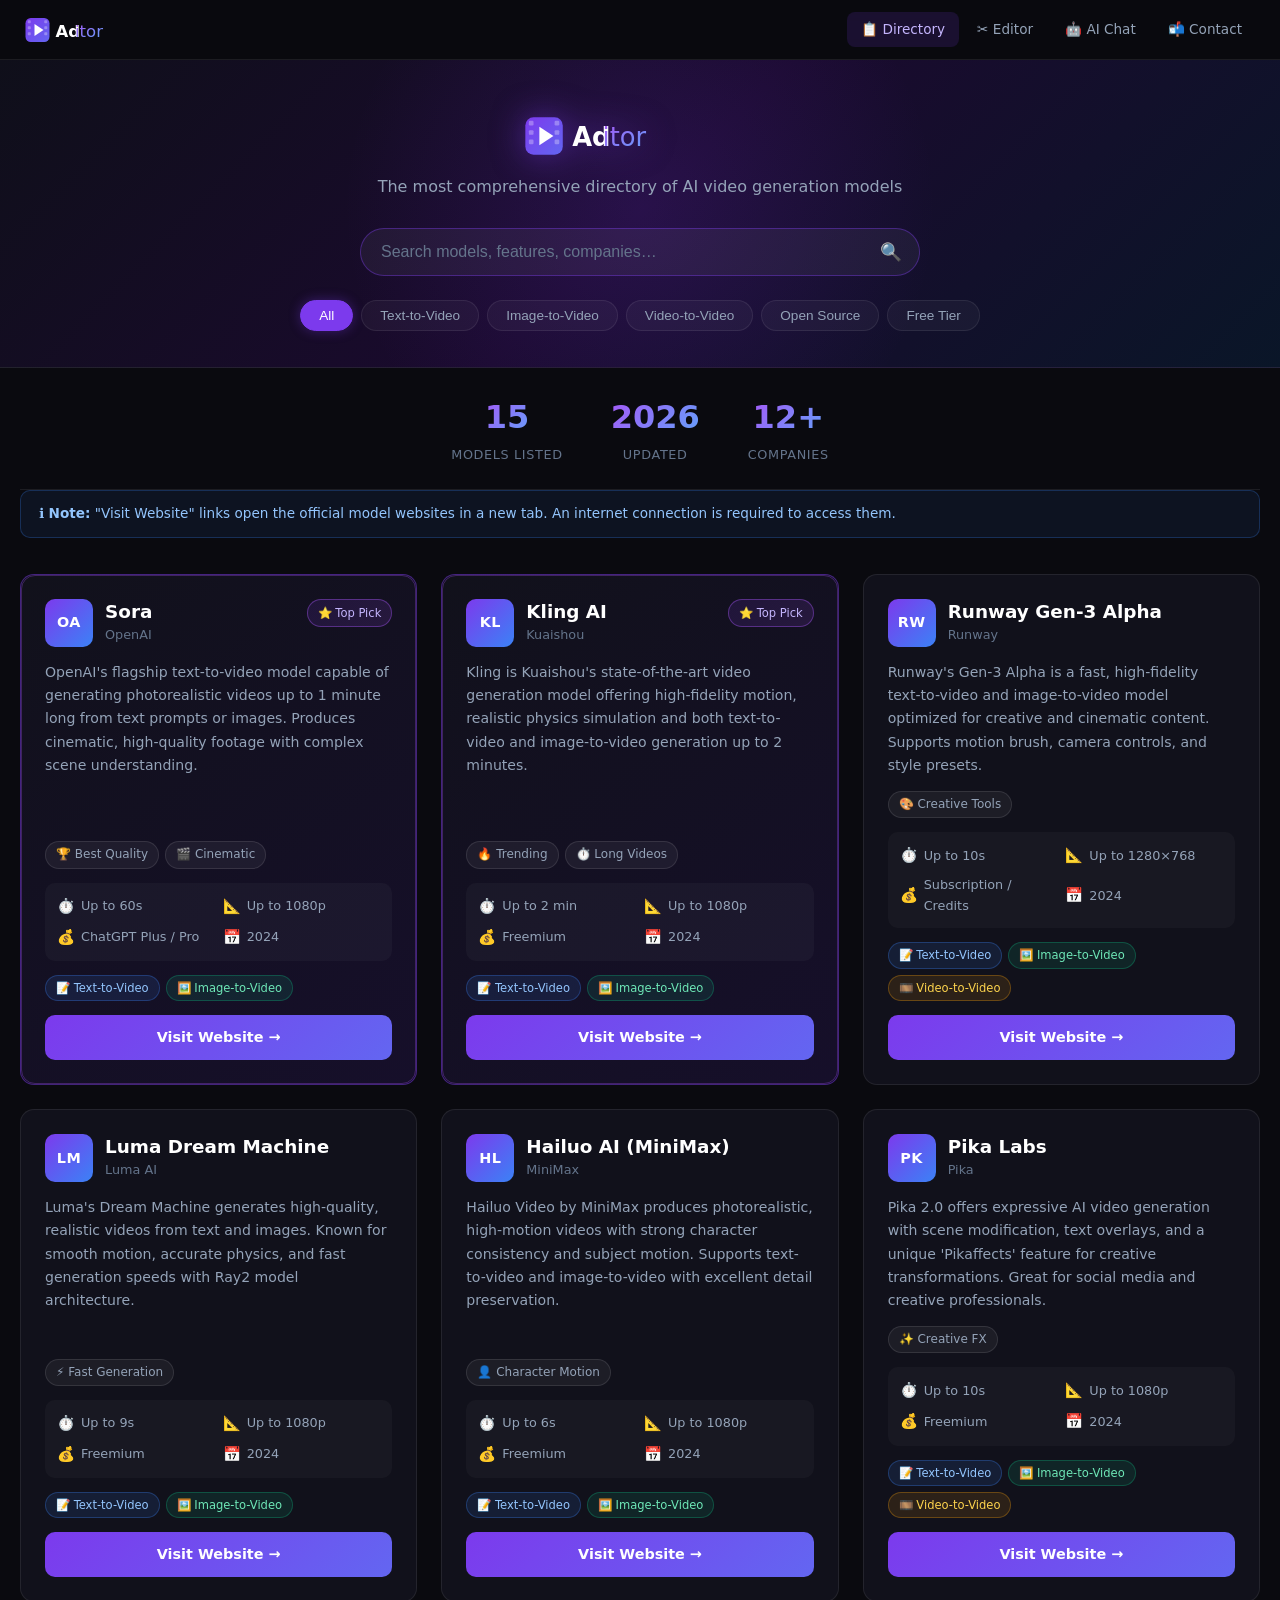
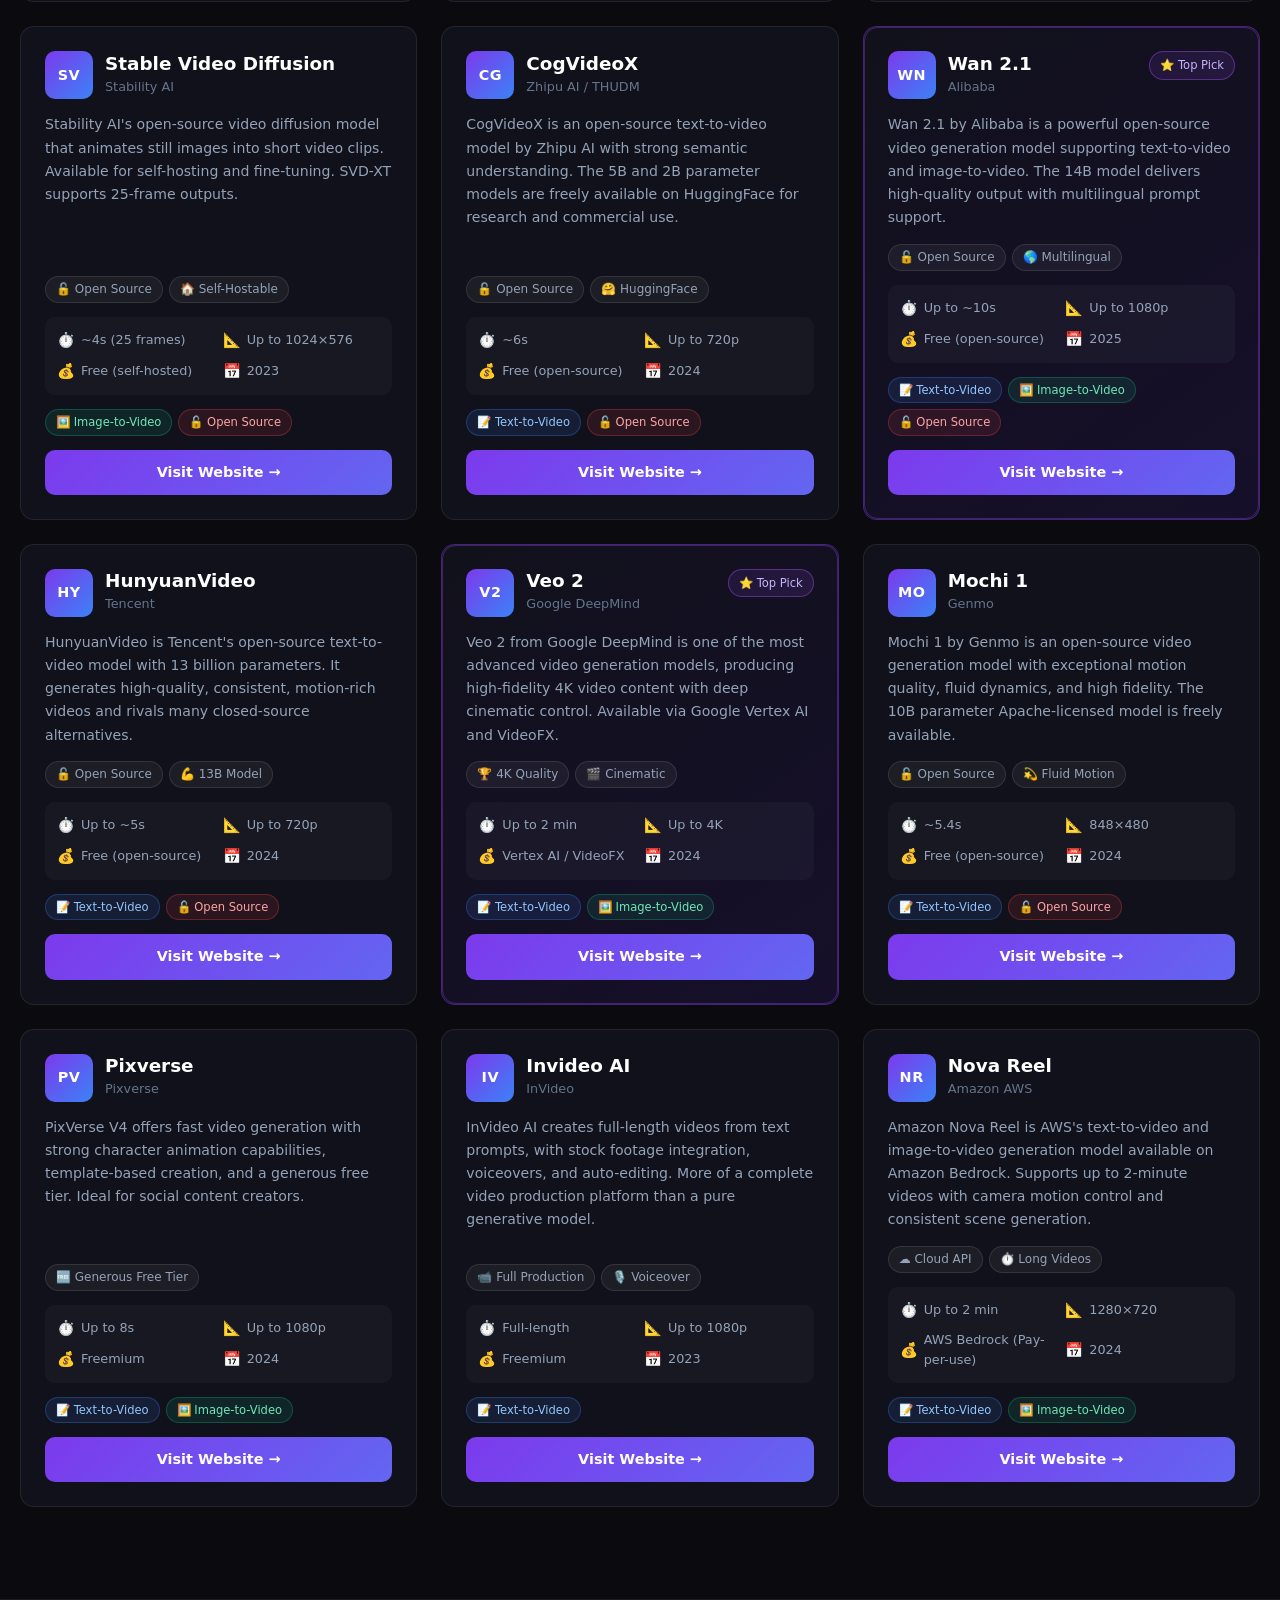
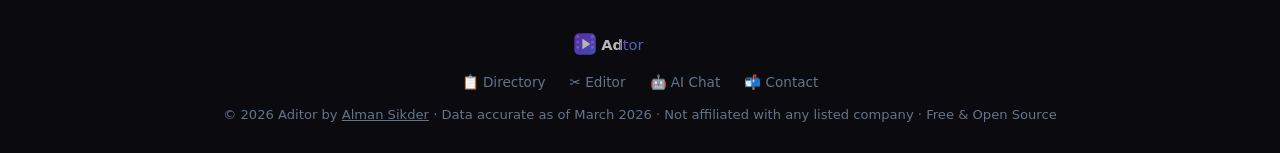
==== index.html @ 79939ac3 "Initial commit: Aditor - AI Video Generation Directory" ====
<!DOCTYPE html>
<html lang="en">
<head>
  <meta charset="UTF-8" />
  <meta name="viewport" content="width=device-width, initial-scale=1.0" />
  <title>Aditor – AI Video Generation Directory</title>
  <link rel="stylesheet" href="styles.css" />
</head>
<body>

  <!-- ── Navigation ── -->
  <nav class="navbar">
    <a href="index.html" class="nav-logo">
      <img src="logo.svg" alt="Aditor Logo" />
    </a>
    <div class="nav-links">
      <a href="index.html" class="nav-link active">📋 Directory</a>
      <a href="editor.html" class="nav-link">✂️ Editor</a>
      <a href="chatbot.html" class="nav-link">🤖 AI Chat</a>
      <a href="contact.html" class="nav-link">📬 Contact</a>
    </div>
    <button class="nav-hamburger" id="navHamburger" aria-label="Menu">☰</button>
  </nav>
  <div class="nav-mobile-menu" id="navMobileMenu">
    <a href="index.html" class="nav-link active">📋 Directory</a>
    <a href="editor.html" class="nav-link">✂️ Editor</a>
    <a href="chatbot.html" class="nav-link">🤖 AI Chat</a>
    <a href="contact.html" class="nav-link">📬 Contact</a>
  </div>

  <header>
    <div class="header-inner">
      <div class="logo">
        <img src="logo.svg" alt="Aditor" class="header-logo" />
      </div>
      <p class="tagline">The most comprehensive directory of AI video generation models</p>
      <div class="search-bar">
        <input type="text" id="searchInput" placeholder="Search models, features, companies…" />
        <span class="search-icon">🔍</span>
      </div>
      <div class="filter-row">
        <button class="filter-btn active" data-filter="all">All</button>
        <button class="filter-btn" data-filter="text-to-video">Text-to-Video</button>
        <button class="filter-btn" data-filter="image-to-video">Image-to-Video</button>
        <button class="filter-btn" data-filter="video-to-video">Video-to-Video</button>
        <button class="filter-btn" data-filter="open-source">Open Source</button>
        <button class="filter-btn" data-filter="free">Free Tier</button>
      </div>
    </div>
  </header>

  <main>
    <section class="stats-bar">
      <div class="stat"><span class="stat-num" id="totalCount">0</span><span class="stat-label">Models Listed</span></div>
      <div class="stat"><span class="stat-num">2026</span><span class="stat-label">Updated</span></div>
      <div class="stat"><span class="stat-num">12+</span><span class="stat-label">Companies</span></div>
    </section>

    <div class="info-banner">
      ℹ️ <strong>Note:</strong> "Visit Website" links open the official model websites in a new tab. An internet connection is required to access them.
    </div>

    <div class="cards-grid" id="cardsGrid"></div>
  </main>

  <footer>
    <div class="footer-logo-row">
      <img src="logo.svg" alt="Aditor" class="footer-logo" />
    </div>
    <div class="footer-links">
      <a href="index.html">📋 Directory</a>
      <a href="editor.html">✂️ Editor</a>
      <a href="chatbot.html">🤖 AI Chat</a>
      <a href="contact.html">📬 Contact</a>
    </div>
    <p>© 2026 Aditor by <a href="contact.html" style="color:var(--text-dim)">Alman Sikder</a> · Data accurate as of March 2026 · Not affiliated with any listed company · Free & Open Source</p>
  </footer>

  <script src="data.js"></script>
  <script src="app.js"></script>
  <script>
    document.getElementById('navHamburger').addEventListener('click', () => {
      document.getElementById('navMobileMenu').classList.toggle('open');
    });
  </script>
</body>
</html>
---- styles.css ----
/* ── Navbar ── */
.navbar {
  position: sticky;
  top: 0;
  z-index: 100;
  display: flex;
  align-items: center;
  justify-content: space-between;
  padding: 0 24px;
  height: 60px;
  background: rgba(10,10,15,0.92);
  backdrop-filter: blur(12px);
  border-bottom: 1px solid var(--border);
}

.nav-logo {
  display: flex;
  align-items: center;
  gap: 8px;
  text-decoration: none;
}

.nav-logo img {
  height: 36px;
  width: auto;
}

.nav-logo-text {
  font-size: 1.2rem;
  font-weight: 700;
  color: #fff;
  letter-spacing: -0.5px;
}

.nav-logo-text span {
  background: linear-gradient(135deg, #a855f7, #60a5fa);
  -webkit-background-clip: text;
  -webkit-text-fill-color: transparent;
  background-clip: text;
}

.nav-links {
  display: flex;
  gap: 4px;
}

.nav-link {
  padding: 7px 14px;
  border-radius: 8px;
  font-size: 0.85rem;
  color: var(--text-muted);
  text-decoration: none;
  transition: all 0.2s;
}

.nav-link:hover { color: var(--text); background: rgba(255,255,255,0.05); }

.nav-link.active {
  color: #c4b5fd;
  background: rgba(124,58,237,0.15);
}

.nav-hamburger {
  display: none;
  background: none;
  border: none;
  color: var(--text-muted);
  font-size: 1.4rem;
  cursor: pointer;
  padding: 4px 8px;
}

.nav-mobile-menu {
  display: none;
  flex-direction: column;
  background: var(--surface);
  border-bottom: 1px solid var(--border);
  padding: 8px 16px;
  gap: 4px;
}

.nav-mobile-menu.open { display: flex; }

@media (max-width: 600px) {
  .nav-links { display: none; }
  .nav-hamburger { display: block; }
}

/* ── Info Banner ── */
.info-banner {
  background: rgba(59,130,246,0.08);
  border: 1px solid rgba(59,130,246,0.25);
  border-radius: 10px;
  padding: 12px 18px;
  font-size: 0.85rem;
  color: #93c5fd;
  margin-bottom: 4px;
}

/* ── Footer Links ── */
.footer-links {
  display: flex;
  justify-content: center;
  gap: 24px;
  margin-bottom: 10px;
}

.footer-links a {
  color: var(--text-dim);
  text-decoration: none;
  font-size: 0.85rem;
  transition: color 0.2s;
}

.footer-links a:hover { color: var(--text-muted); }

/* ── Reset & Base ── */
*, *::before, *::after { box-sizing: border-box; margin: 0; padding: 0; }

:root {
  --bg: #0a0a0f;
  --surface: #11111b;
  --surface2: #1a1a2e;
  --border: rgba(255,255,255,0.08);
  --accent: #7c3aed;
  --accent2: #a855f7;
  --accent-glow: rgba(124,58,237,0.35);
  --text: #e2e8f0;
  --text-muted: #94a3b8;
  --text-dim: #64748b;
  --highlight-border: #7c3aed;
  --radius: 14px;
  --font: 'Segoe UI', system-ui, -apple-system, sans-serif;
}

body {
  background: var(--bg);
  color: var(--text);
  font-family: var(--font);
  min-height: 100vh;
  line-height: 1.6;
}

/* ── Header ── */
header {
  background: linear-gradient(135deg, #0f0f1a 0%, #1a0a2e 50%, #0a1628 100%);
  border-bottom: 1px solid var(--border);
  padding: 48px 20px 36px;
  text-align: center;
  position: relative;
  overflow: hidden;
}

header::before {
  content: '';
  position: absolute;
  top: -50%;
  left: 50%;
  transform: translateX(-50%);
  width: 600px;
  height: 600px;
  background: radial-gradient(circle, rgba(124,58,237,0.15) 0%, transparent 70%);
  pointer-events: none;
}

.header-inner {
  position: relative;
  max-width: 900px;
  margin: 0 auto;
}

.logo {
  display: flex;
  align-items: center;
  justify-content: center;
  gap: 10px;
  margin-bottom: 10px;
}

.header-logo {
  height: 56px;
  width: auto;
  filter: drop-shadow(0 0 16px rgba(124,58,237,0.5));
}

.footer-logo-row {
  display: flex;
  justify-content: center;
  margin-bottom: 12px;
}

.footer-logo {
  height: 32px;
  width: auto;
  opacity: 0.7;
}

.tagline {
  color: var(--text-muted);
  font-size: 1rem;
  margin-bottom: 28px;
}

/* Search */
.search-bar {
  position: relative;
  max-width: 560px;
  margin: 0 auto 24px;
}

.search-bar input {
  width: 100%;
  padding: 14px 48px 14px 20px;
  background: rgba(255,255,255,0.05);
  border: 1px solid rgba(124,58,237,0.4);
  border-radius: 50px;
  color: var(--text);
  font-size: 1rem;
  outline: none;
  transition: border-color 0.2s, box-shadow 0.2s;
}

.search-bar input:focus {
  border-color: var(--accent2);
  box-shadow: 0 0 0 3px var(--accent-glow);
}

.search-bar input::placeholder { color: var(--text-dim); }

.search-icon {
  position: absolute;
  right: 18px;
  top: 50%;
  transform: translateY(-50%);
  font-size: 1.1rem;
  pointer-events: none;
}

/* Filters */
.filter-row {
  display: flex;
  flex-wrap: wrap;
  gap: 8px;
  justify-content: center;
}

.filter-btn {
  padding: 7px 18px;
  border-radius: 50px;
  border: 1px solid var(--border);
  background: rgba(255,255,255,0.04);
  color: var(--text-muted);
  font-size: 0.85rem;
  cursor: pointer;
  transition: all 0.2s;
}

.filter-btn:hover {
  border-color: var(--accent2);
  color: var(--text);
}

.filter-btn.active {
  background: var(--accent);
  border-color: var(--accent);
  color: #fff;
  box-shadow: 0 0 12px var(--accent-glow);
}

/* ── Stats Bar ── */
.stats-bar {
  display: flex;
  justify-content: center;
  gap: 48px;
  padding: 24px 20px;
  border-bottom: 1px solid var(--border);
}

.stat {
  display: flex;
  flex-direction: column;
  align-items: center;
}

.stat-num {
  font-size: 2rem;
  font-weight: 700;
  background: linear-gradient(135deg, #a855f7, #60a5fa);
  -webkit-background-clip: text;
  -webkit-text-fill-color: transparent;
  background-clip: text;
}

.stat-label {
  font-size: 0.8rem;
  color: var(--text-dim);
  text-transform: uppercase;
  letter-spacing: 0.05em;
  margin-top: 2px;
}

/* ── Cards Grid ── */
main {
  max-width: 1300px;
  margin: 0 auto;
  padding: 0 20px 60px;
}

.cards-grid {
  display: grid;
  grid-template-columns: repeat(auto-fill, minmax(360px, 1fr));
  gap: 24px;
  padding: 32px 0;
}

.no-results {
  grid-column: 1/-1;
  text-align: center;
  color: var(--text-muted);
  padding: 60px 20px;
  font-size: 1.1rem;
}

/* ── Card ── */
.card {
  background: var(--surface);
  border: 1px solid var(--border);
  border-radius: var(--radius);
  padding: 24px;
  display: flex;
  flex-direction: column;
  gap: 14px;
  transition: border-color 0.2s, transform 0.2s, box-shadow 0.2s;
  position: relative;
}

.card:hover {
  border-color: rgba(124,58,237,0.5);
  transform: translateY(-3px);
  box-shadow: 0 12px 40px rgba(0,0,0,0.4), 0 0 20px var(--accent-glow);
}

.card.highlight {
  border-color: rgba(124,58,237,0.45);
  background: linear-gradient(145deg, #11111b 0%, #160f2a 100%);
}

.card.highlight::after {
  content: '';
  position: absolute;
  inset: 0;
  border-radius: var(--radius);
  border: 1px solid rgba(168,85,247,0.3);
  pointer-events: none;
}

/* Card Header */
.card-header {
  display: flex;
  align-items: center;
  gap: 12px;
}

.card-logo {
  width: 48px;
  height: 48px;
  flex-shrink: 0;
}

.company-logo {
  width: 48px;
  height: 48px;
  object-fit: contain;
  border-radius: 10px;
  background: rgba(255,255,255,0.05);
  padding: 4px;
}

.logo-fallback {
  width: 48px;
  height: 48px;
  border-radius: 10px;
  background: linear-gradient(135deg, var(--accent), #3b82f6);
  display: flex;
  align-items: center;
  justify-content: center;
  font-weight: 700;
  font-size: 0.9rem;
  color: #fff;
  letter-spacing: 0.5px;
}

.card-title-group { flex: 1; }

.card-name {
  font-size: 1.15rem;
  font-weight: 700;
  color: #fff;
  line-height: 1.2;
}

.card-company {
  font-size: 0.8rem;
  color: var(--text-dim);
  display: block;
  margin-top: 2px;
}

.top-badge {
  font-size: 0.72rem;
  padding: 4px 10px;
  border-radius: 50px;
  background: linear-gradient(135deg, #7c3aed22, #a855f722);
  border: 1px solid rgba(168,85,247,0.4);
  color: #c4b5fd;
  white-space: nowrap;
  align-self: flex-start;
}

/* Description */
.card-description {
  font-size: 0.88rem;
  color: var(--text-muted);
  line-height: 1.65;
  flex: 1;
}

/* Badges */
.badges-row {
  display: flex;
  flex-wrap: wrap;
  gap: 6px;
}

.badge {
  font-size: 0.75rem;
  padding: 3px 10px;
  border-radius: 50px;
  background: rgba(255,255,255,0.05);
  border: 1px solid rgba(255,255,255,0.1);
  color: var(--text-muted);
}

/* Meta */
.card-meta {
  display: grid;
  grid-template-columns: 1fr 1fr;
  gap: 8px;
  background: rgba(255,255,255,0.03);
  border-radius: 10px;
  padding: 12px;
}

.meta-item {
  display: flex;
  align-items: center;
  gap: 6px;
  font-size: 0.8rem;
  color: var(--text-muted);
}

.meta-icon { font-size: 0.9rem; flex-shrink: 0; }

/* Tags */
.tags-row {
  display: flex;
  flex-wrap: wrap;
  gap: 6px;
}

.tag {
  font-size: 0.72rem;
  padding: 3px 10px;
  border-radius: 50px;
  font-weight: 500;
}

.tag-texttovideo {
  background: rgba(59,130,246,0.12);
  border: 1px solid rgba(59,130,246,0.3);
  color: #93c5fd;
}

.tag-imagetovideo {
  background: rgba(16,185,129,0.12);
  border: 1px solid rgba(16,185,129,0.3);
  color: #6ee7b7;
}

.tag-videotovideo {
  background: rgba(245,158,11,0.12);
  border: 1px solid rgba(245,158,11,0.3);
  color: #fcd34d;
}

.tag-opensource {
  background: rgba(239,68,68,0.12);
  border: 1px solid rgba(239,68,68,0.3);
  color: #fca5a5;
}

/* Visit Button */
.visit-btn {
  display: block;
  text-align: center;
  padding: 11px;
  border-radius: 10px;
  background: linear-gradient(135deg, var(--accent), #6366f1);
  color: #fff;
  font-size: 0.9rem;
  font-weight: 600;
  text-decoration: none;
  transition: opacity 0.2s, box-shadow 0.2s;
  margin-top: auto;
}

.visit-btn:hover {
  opacity: 0.9;
  box-shadow: 0 4px 20px var(--accent-glow);
}

/* ── Footer ── */
footer {
  text-align: center;
  padding: 28px 20px;
  border-top: 1px solid var(--border);
  color: var(--text-dim);
  font-size: 0.82rem;
}

/* ── Responsive ── */
@media (max-width: 640px) {
  .cards-grid { grid-template-columns: 1fr; }
  .stats-bar { gap: 24px; }
  .stat-num { font-size: 1.5rem; }
  .logo-text { font-size: 1.5rem; }
  .card-meta { grid-template-columns: 1fr; }
}
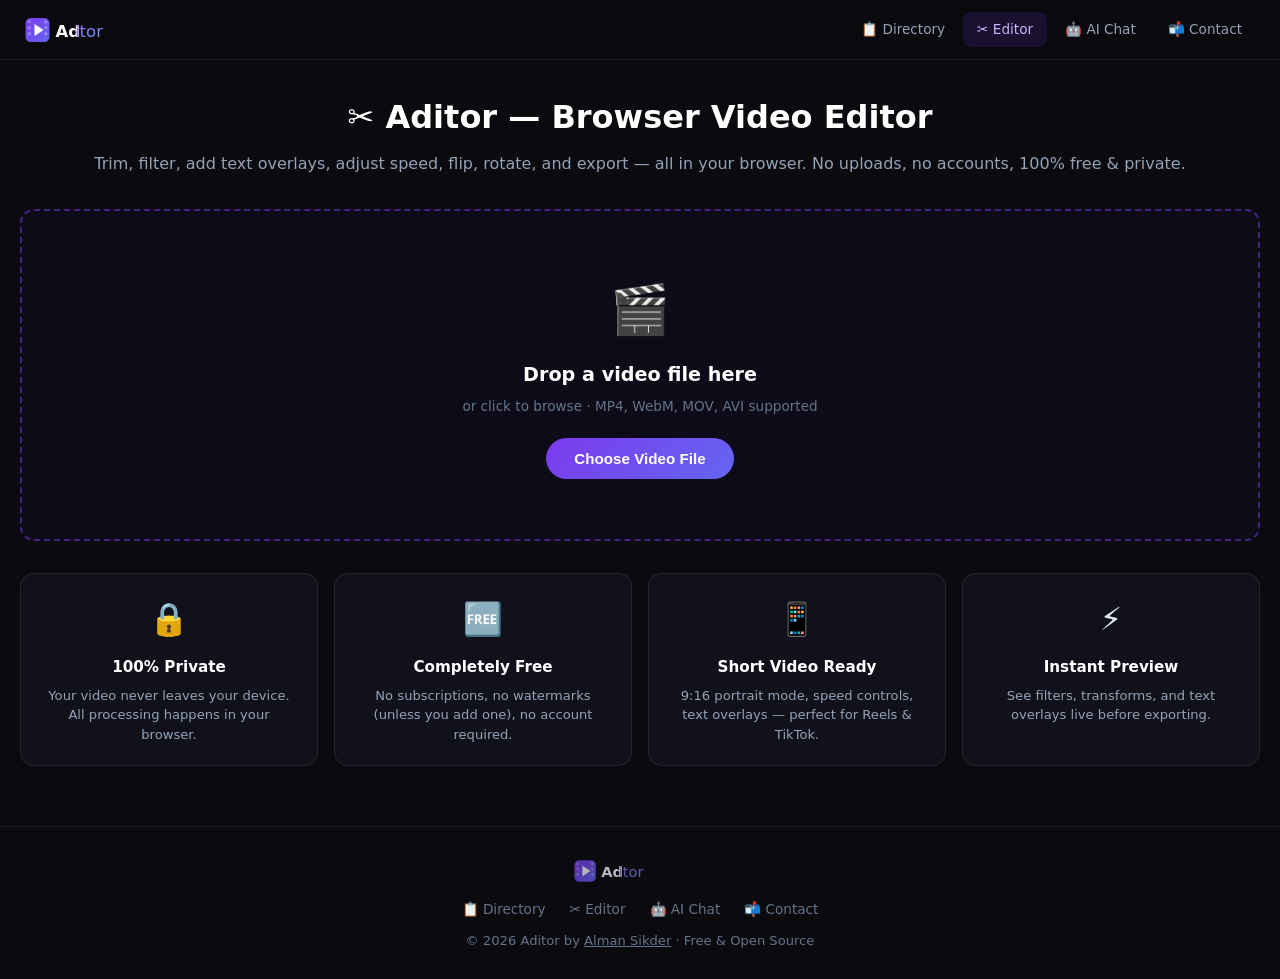
==== commit 35819403: "feat: Major update - Enhanced video editor with 12 new features, fixed directory logos, editor as ho" ====
--- a/index.html
+++ b/index.html
@@ -7,8 +7,12 @@
   <link rel="stylesheet" href="styles.css" />
 </head>
 <body>
-
-  <!-- ── Navigation ── -->
+  <!-- Auto-redirect to editor after showing a brief message -->
+  <div style="display:flex;justify-content:center;align-items:center;height:100vh;flex-direction:column;font-family:sans-serif;background:var(--bg);color:var(--text);">
+    <h1>✂️ Aditor — Browser Video Editor</h1>
+    <p>Loading editor...</p>
+    <script>setTimeout(() => window.location.href = 'editor.html', 1500);</script>
+  </div>
   <nav class="navbar">
     <a href="index.html" class="nav-logo">
       <img src="logo.svg" alt="Aditor Logo" />
--- a/styles.css
+++ b/styles.css
@@ -362,24 +362,28 @@
 }
 
 .card-logo {
-  width: 48px;
-  height: 48px;
+  width: 40px;
+  height: 40px;
   flex-shrink: 0;
 }
 
 .company-logo {
-  width: 48px;
-  height: 48px;
+  width: 40px;
+  height: 40px;
   object-fit: contain;
-  border-radius: 10px;
+  border-radius: 8px;
   background: rgba(255,255,255,0.05);
   padding: 4px;
 }
 
+.company-logo.logo-loaded {
+  opacity: 1;
+}
+
 .logo-fallback {
-  width: 48px;
-  height: 48px;
-  border-radius: 10px;
+  width: 40px;
+  height: 40px;
+  border-radius: 8px;
   background: linear-gradient(135deg, var(--accent), #3b82f6);
   display: flex;
   align-items: center;
